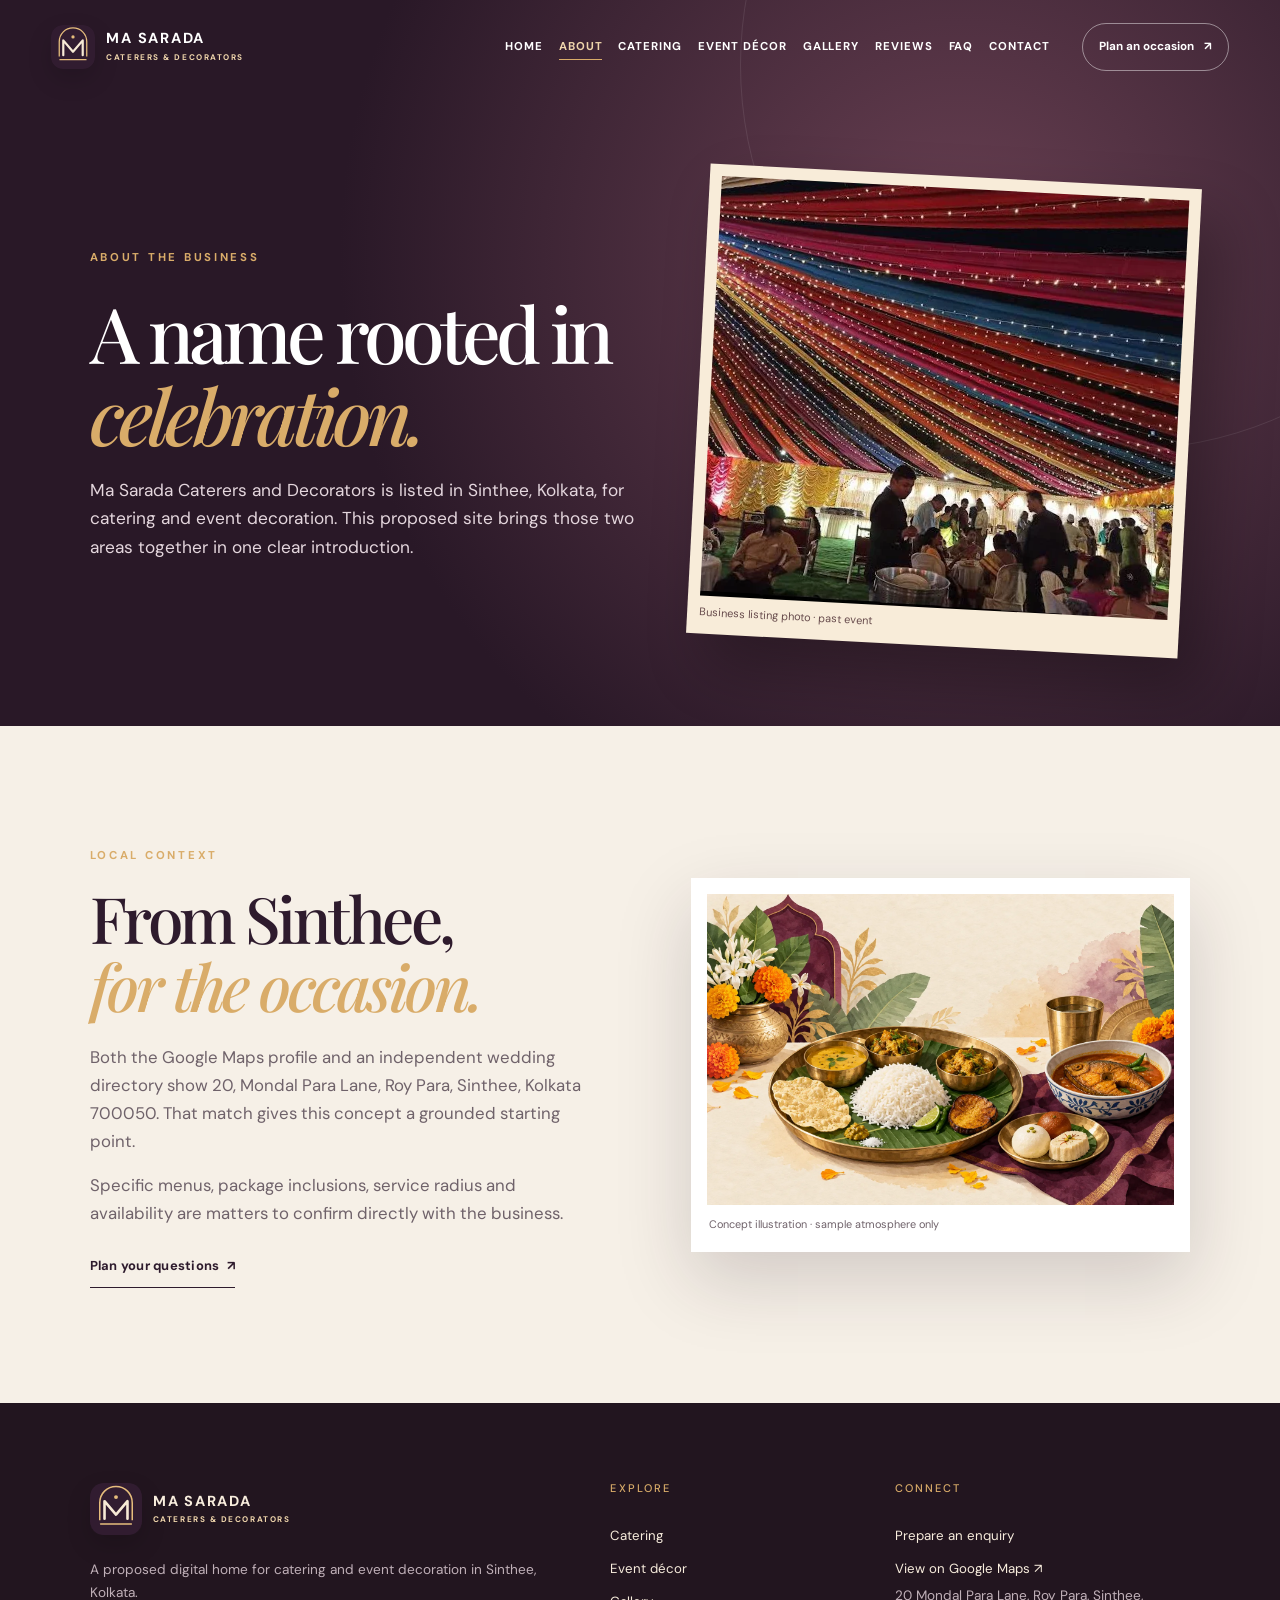
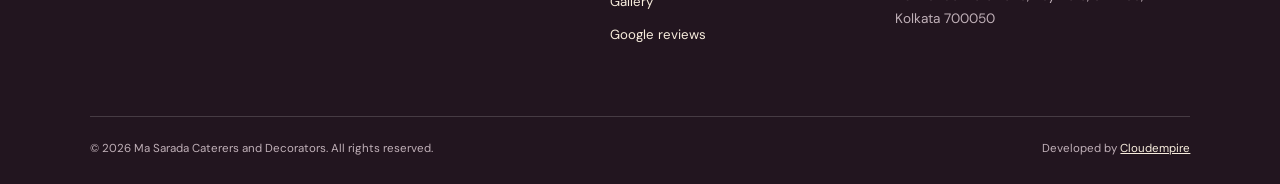
==== about.html @ 52043124 "Build Ma Sarada catering and decor website concept" ====
<!doctype html><html lang="en"><head><meta charset="utf-8"><meta name="viewport" content="width=device-width, initial-scale=1"><title>About | Ma Sarada Caterers and Decorators, Sinthee</title><meta name="description" content="Learn about the Sinthee, Kolkata business listing for Ma Sarada Caterers and Decorators and the verified context behind this proposed website."><link rel="canonical" href="https://cloudempiretech.github.io/ma-sarada-caterers-decorators-kolkata/about.html"><meta name="theme-color" content="#311c30"><link rel="icon" type="image/svg+xml" href="favicon.svg"><link rel="stylesheet" href="styles.css"><meta property="og:title" content="About | Ma Sarada Caterers and Decorators, Sinthee"><meta property="og:description" content="Learn about the Sinthee, Kolkata business listing for Ma Sarada Caterers and Decorators and the verified context behind this proposed website."><meta property="og:url" content="https://cloudempiretech.github.io/ma-sarada-caterers-decorators-kolkata/about.html"><meta property="og:type" content="website"><script type="application/ld+json">{"@context": "https://schema.org", "@type": "LocalBusiness", "name": "Ma Sarada Caterers and Decorators", "url": "https://cloudempiretech.github.io/ma-sarada-caterers-decorators-kolkata/", "description": "Catering and event decoration business listed in Sinthee, Kolkata.", "address": {"@type": "PostalAddress", "streetAddress": "20 Mondal Para Lane, Roy Para, Sinthee", "addressLocality": "Kolkata", "addressRegion": "West Bengal", "postalCode": "700050", "addressCountry": "IN"}, "hasMap": "https://www.google.com/maps/place/MA+SARADA+CATERERS+AND+DECORATORS/@22.62875,88.3886978,17z/data=!4m6!3m5!1s0x39f89deec45384e9:0x9afb1048fc7a527e!8m2!3d22.62875!4d88.3886978!16s%2Fg%2F11fxdtw3sg", "image": ["https://cloudempiretech.github.io/ma-sarada-caterers-decorators-kolkata/real-buffet.webp", "https://cloudempiretech.github.io/ma-sarada-caterers-decorators-kolkata/real-event.webp"]}</script></head><body><a class="skip-link" href="#main">Skip to content</a><div class="intro-veil" aria-hidden="true"></div><header class="site-header"><a class="brand" href="index.html" aria-label="Ma Sarada home"><img src="logo.svg" alt="" width="44" height="44"><span>MA SARADA<small>CATERERS & DECORATORS</small></span></a><nav id="site-nav" aria-label="Main navigation"><a href="index.html" class="" >Home</a><a href="about.html" class="active" aria-current=page>About</a><a href="catering.html" class="" >Catering</a><a href="decor.html" class="" >Event décor</a><a href="gallery.html" class="" >Gallery</a><a href="reviews.html" class="" >Reviews</a><a href="faq.html" class="" >FAQ</a><a href="contact.html" class="" >Contact</a></nav><a class="header-action" href="contact.html">Plan an occasion <span aria-hidden="true">↗</span></a><button class="menu-toggle" type="button" aria-expanded="false" aria-controls="site-nav" aria-label="Open menu"><span></span><span></span><span></span></button></header><main id="main">
<section class="page-hero"><div><span class="eyebrow">ABOUT THE BUSINESS</span><h1>A name rooted in <em>celebration.</em></h1><p>Ma Sarada Caterers and Decorators is listed in Sinthee, Kolkata, for catering and event decoration. This proposed site brings those two areas together in one clear introduction.</p></div><figure><img class="" src="real-event.webp" alt="Past fabric-canopy event scene associated with the Ma Sarada listing" loading="eager" decoding="async"><figcaption>Business listing photo · past event</figcaption></figure></section>
<section class="section cream story-split"><div class="reveal"><span class="eyebrow">LOCAL CONTEXT</span><h2>From Sinthee,<br><em>for the occasion.</em></h2><p>Both the Google Maps profile and an independent wedding directory show 20, Mondal Para Lane, Roy Para, Sinthee, Kolkata 700050. That match gives this concept a grounded starting point.</p><p>Specific menus, package inclusions, service radius and availability are matters to confirm directly with the business.</p><a class="arrow-link" href="contact.html">Plan your questions <span aria-hidden="true">↗</span></a></div><figure class="illustration-frame reveal"><img class="" src="illustration-food.webp" alt="Illustration of a Bengali celebration meal in brass and ceramic tableware" loading="lazy" decoding="async"><figcaption>Concept illustration · sample atmosphere only</figcaption></figure></section></main><footer class="footer"><div class="footer-main"><div><a class="brand footer-brand" href="index.html"><img src="logo.svg" alt="" width="52" height="52"><span>MA SARADA<small>CATERERS & DECORATORS</small></span></a><p>A proposed digital home for catering and event decoration in Sinthee, Kolkata.</p></div><div><h2>Explore</h2><a href="catering.html">Catering</a><a href="decor.html">Event décor</a><a href="gallery.html">Gallery</a><a href="reviews.html">Google reviews</a></div><div><h2>Connect</h2><a href="contact.html">Prepare an enquiry</a><a href="https://www.google.com/maps/place/MA+SARADA+CATERERS+AND+DECORATORS/@22.62875,88.3886978,17z/data=!4m6!3m5!1s0x39f89deec45384e9:0x9afb1048fc7a527e!8m2!3d22.62875!4d88.3886978!16s%2Fg%2F11fxdtw3sg" target="_blank" rel="noopener noreferrer" aria-label="View Ma Sarada Caterers and Decorators on Google Maps">View on Google Maps ↗</a><p>20 Mondal Para Lane, Roy Para, Sinthee, Kolkata 700050</p></div></div><div class="footer-bottom"><span>© 2026 Ma Sarada Caterers and Decorators. All rights reserved.</span><span>Developed by <a href="https://cloudempire.tech/" target="_blank" rel="noopener noreferrer">Cloudempire</a></span></div></footer><script src="script.js" defer></script></body></html>
---- styles.css ----
@import url('https://fonts.googleapis.com/css2?family=DM+Sans:wght@400;500;600;700&family=Playfair+Display:ital,wght@0,500;0,600;1,500&display=swap');
:root{--ink:#2e1b2d;--aubergine:#311c30;--aubergine-2:#44263d;--gold:#d9ac69;--gold-light:#f0d6ac;--cream:#f6f0e7;--paper:#fffaf3;--sage:#78826a;--muted:#6f626a;--line:rgba(50,30,47,.16);--shadow:0 28px 70px rgba(47,28,45,.18)}
*{box-sizing:border-box}html{scroll-behavior:smooth}body{margin:0;background:var(--paper);color:var(--ink);font-family:'DM Sans',Arial,sans-serif;font-size:16px;line-height:1.65}img{max-width:100%;display:block}a{color:inherit;text-decoration:none}button,input,textarea,select{font:inherit}button{cursor:pointer}h1,h2,h3,p,figure{margin-top:0}h1,h2,h3{font-family:'Playfair Display',Georgia,serif;font-weight:500;line-height:1.07}h1{font-size:clamp(3.8rem,7.4vw,8rem);letter-spacing:-.065em}h2{font-size:clamp(2.7rem,5vw,5.7rem);letter-spacing:-.055em}h3{font-size:2.1rem;letter-spacing:-.035em}em{font-weight:500;color:var(--gold);font-style:italic}p{max-width:62ch}a:focus-visible,button:focus-visible,input:focus-visible,textarea:focus-visible,select:focus-visible,summary:focus-visible{outline:3px solid #e19935;outline-offset:4px}.skip-link{position:absolute;z-index:999;top:-70px;left:1rem;background:#fff;padding:.75rem 1rem}.skip-link:focus{top:1rem}.intro-veil{position:fixed;z-index:200;inset:0;background:var(--aubergine);transform:translateY(-110%);pointer-events:none;animation:intro .9s cubic-bezier(.76,0,.24,1) both}@keyframes intro{0%{transform:translateY(0)}100%{transform:translateY(-110%)}}
.site-header{position:absolute;z-index:50;top:0;left:0;right:0;min-height:94px;display:flex;align-items:center;gap:2rem;padding:1rem clamp(1.2rem,4vw,5.5rem);color:#fff}.brand{display:inline-flex;align-items:center;gap:.7rem;min-width:max-content;font-weight:700;letter-spacing:.12em;font-size:.91rem;line-height:1.1}.brand img{border-radius:12px;box-shadow:0 10px 25px rgba(0,0,0,.15)}.brand small{display:block;font-size:.51rem;letter-spacing:.19em;margin-top:.4rem;color:var(--gold-light)}nav{display:flex;align-items:center;gap:clamp(.55rem,1.25vw,1.6rem);margin-left:auto}nav a{position:relative;font-size:.71rem;font-weight:700;letter-spacing:.08em;text-transform:uppercase;padding:.55rem 0;white-space:nowrap;transition:color .2s}nav a:after{content:'';position:absolute;left:0;bottom:.3rem;width:0;height:1px;background:var(--gold);transition:width .25s}nav a:hover,nav a.active{color:var(--gold-light)}nav a:hover:after,nav a.active:after{width:100%}.header-action{border:1px solid rgba(255,255,255,.45);padding:.85rem 1rem;border-radius:100px;white-space:nowrap;font-size:.73rem;font-weight:700;transition:background .2s,transform .2s}.header-action span,.button span,.arrow-link span,.text-link span{margin-left:.45rem}.header-action:hover{background:rgba(255,255,255,.12);transform:translateY(-2px)}.menu-toggle{display:none;min-width:44px;min-height:44px;border:1px solid rgba(255,255,255,.45);border-radius:50%;background:transparent;color:#fff;padding:.8rem}.menu-toggle span{display:block;width:18px;height:2px;background:currentColor;margin:3px auto}
.eyebrow{display:inline-block;color:var(--gold);text-transform:uppercase;letter-spacing:.24em;font-weight:700;font-size:.71rem}.button{display:inline-flex;align-items:center;justify-content:center;gap:.6rem;min-height:50px;padding:.83rem 1.5rem;border-radius:100px;font-size:.78rem;font-weight:700;letter-spacing:.04em;border:1px solid transparent;transition:transform .28s,box-shadow .28s,background .28s}.button:hover{transform:translateY(-4px);box-shadow:0 16px 28px rgba(0,0,0,.16)}.button-gold{background:var(--gold);color:#291929}.button-gold:hover{background:#f0c98d}.button-outline{border-color:var(--aubergine);color:var(--aubergine);background:transparent}.button-outline:hover{background:var(--aubergine);color:#fff}.arrow-link,.text-link{display:inline-flex;align-items:center;min-height:44px;font-size:.81rem;font-weight:700;letter-spacing:.02em;border-bottom:1px solid currentColor;transition:gap .2s,color .2s}.arrow-link:hover,.text-link:hover{color:#a2672c;gap:.5rem}.actions{display:flex;align-items:center;gap:2rem;flex-wrap:wrap}.text-link{color:#fff}
.hero{position:relative;min-height:min(880px,100svh);display:grid;grid-template-columns:1fr 1fr;align-items:center;gap:4vw;overflow:hidden;background:radial-gradient(circle at 78% 42%,#6b3c52 0,#3e243a 30%,#251721 70%);color:#fff;padding:10rem clamp(1.2rem,7vw,9rem) 6rem}.hero:before{content:'';position:absolute;width:58vw;height:58vw;max-width:800px;max-height:800px;border:1px solid rgba(255,255,255,.09);border-radius:50%;right:-10vw;top:0;box-shadow:0 0 0 80px rgba(255,255,255,.018),0 0 0 160px rgba(255,255,255,.013)}.hero-glow{position:absolute;inset:auto 10% 0 auto;width:40vw;height:40vw;border-radius:50%;background:#dfac60;filter:blur(130px);opacity:.13}.hero-copy{position:relative;z-index:2}.hero-copy h1{margin:1.3rem 0 1.5rem;max-width:850px;animation:rise .8s .22s both}.hero-copy>p{max-width:510px;color:#eee0dd;font-size:1.1rem;animation:rise .8s .36s both}.hero-copy .actions{margin-top:2rem;animation:rise .8s .5s both}.hero-note{font-size:.69rem;letter-spacing:.07em;color:#bcaeb7;margin-top:4rem;max-width:470px}.hero-stage{position:relative;z-index:1;min-height:530px;perspective:1100px;display:grid;place-items:center;animation:rise .9s .35s both}.stage-orbit{position:absolute;width:84%;aspect-ratio:1;border:1px solid rgba(239,210,165,.4);border-radius:48% 52% 46% 54%;transform:rotate(16deg);box-shadow:0 0 90px rgba(232,179,105,.12),inset 0 0 90px rgba(232,179,105,.08)}.stage-orbit:before{content:'';position:absolute;inset:12%;border:1px solid rgba(239,210,165,.22);border-radius:50%}.hero-photo{position:relative;width:min(82%,540px);margin:0;transform:rotate(-5deg) rotateY(-10deg);border:14px solid #efe3cf;border-radius:8px;box-shadow:24px 40px 70px rgba(0,0,0,.42),-16px -12px 35px rgba(248,222,177,.09);transition:transform .55s}.hero-photo:hover{transform:rotate(-1deg) rotateY(0) translateY(-8px)}.hero-photo img{width:100%;aspect-ratio:4/3;object-fit:cover}.hero-photo figcaption{background:#efe3cf;color:#665047;font-size:.66rem;padding:.5rem 0 0}.stage-seal{position:absolute;top:8%;right:1%;display:grid;place-items:center;width:110px;height:110px;border:1px solid var(--gold);border-radius:50%;background:rgba(38,23,33,.79);color:var(--gold-light);font-family:Georgia,serif;font-size:2.2rem;letter-spacing:-.12em;box-shadow:0 20px 45px rgba(0,0,0,.35);transform:rotate(10deg)}.stage-seal span{font-size:1.2rem;letter-spacing:0;margin:-1rem 0}.stage-caption{position:absolute;left:-3%;bottom:4%;writing-mode:vertical-rl;transform:rotate(180deg);color:var(--gold-light);font-size:.68rem;letter-spacing:.24em;line-height:1.8}@keyframes rise{from{opacity:0;transform:translateY(35px)}to{opacity:1;transform:translateY(0)}}
.marquee{overflow:hidden;background:var(--gold);color:var(--aubergine);padding:.85rem 0;font-size:.69rem;font-weight:700;letter-spacing:.28em;white-space:nowrap}.marquee div{width:max-content;animation:marquee 28s linear infinite}.marquee span{padding:0 2.5rem}@keyframes marquee{to{transform:translateX(-45%)}}
.section{padding:clamp(5rem,9vw,10rem) clamp(1.2rem,7vw,9rem);position:relative;overflow:hidden}.section.cream,.cream{background:var(--cream)}.section-head{max-width:890px;margin-bottom:3.5rem}.section-head h2{margin:.8rem 0 1rem}.section-head p{color:var(--muted);font-size:1.03rem}.service-grid{display:grid;grid-template-columns:1fr 1fr;gap:1.8rem}.service-card{background:var(--paper);border-radius:10px;overflow:hidden;box-shadow:var(--shadow);transform-style:preserve-3d;transition:transform .4s,box-shadow .4s}.service-card:hover{transform:perspective(900px) rotateX(2deg) rotateY(-2deg) translateY(-9px);box-shadow:0 36px 80px rgba(47,28,45,.24)}.service-media{overflow:hidden;max-height:380px}.service-media img{width:100%;height:350px;object-fit:cover;transition:transform .8s}.service-card:hover img{transform:scale(1.08)}.service-copy{padding:2.2rem}.service-copy h3{margin:.7rem 0}.service-copy p{color:var(--muted)}.service-number{font-size:.67rem;letter-spacing:.2em;font-weight:700;color:#9a6636}.story-split{display:grid;grid-template-columns:1fr 1fr;gap:clamp(2.5rem,8vw,10rem);align-items:center}.story-split h2{margin:1rem 0 1.5rem}.story-split p{color:var(--muted);font-size:1.05rem}.story-split .button{margin-top:1.5rem}.illustration-frame{margin:0;position:relative;padding:1rem;background:#fff;box-shadow:var(--shadow);transform:rotate(2deg);transition:transform .45s}.illustration-frame:hover{transform:rotate(0deg) translateY(-7px)}.illustration-frame img{width:100%;aspect-ratio:3/2;object-fit:cover}.illustration-frame figcaption{font-size:.68rem;color:var(--muted);padding:.7rem .1rem .1rem}.photo-row{display:grid;grid-template-columns:repeat(3,1fr);gap:1.2rem;margin-bottom:2rem}.photo-row figure,.gallery-item{margin:0;background:#fff;padding:.65rem;box-shadow:0 14px 40px rgba(45,27,43,.1)}.photo-row img{width:100%;height:230px;object-fit:cover}.photo-row figcaption,.gallery-item figcaption{font-size:.72rem;color:var(--muted);padding:.6rem .1rem .1rem}.final-cta{background:var(--aubergine);color:#fff;min-height:560px}.final-cta h2{margin:1rem 0}.final-cta p{color:#e4d5d9}.cta-arch{position:absolute;width:37vw;height:45vw;right:8%;top:8%;border:1px solid rgba(217,172,105,.4);border-radius:50% 50% 0 0;box-shadow:0 0 0 35px rgba(217,172,105,.03),0 0 0 90px rgba(217,172,105,.02)}
.page-hero{min-height:640px;padding:11rem clamp(1.2rem,7vw,9rem) 5rem;background:radial-gradient(circle at 75% 35%,#694052,#291827 58%);color:#fff;display:grid;grid-template-columns:1.05fr .95fr;gap:5vw;align-items:center;position:relative;overflow:hidden}.page-hero:before{content:'';position:absolute;width:60vw;height:60vw;border:1px solid rgba(255,255,255,.09);border-radius:50%;right:-18vw;top:-25vw}.page-hero>div,.page-hero figure{position:relative}.page-hero h1{font-size:clamp(3.8rem,6vw,7rem);margin:1.3rem 0}.page-hero p{color:#e4d6dd;font-size:1.08rem}.page-hero figure{margin:0;padding:12px;background:#f8ecd9;box-shadow:22px 30px 60px rgba(0,0,0,.3);transform:rotate(3deg)}.page-hero figure img{width:100%;height:min(420px,34vw);object-fit:cover}.page-hero figcaption{color:#664a4b;font-size:.68rem;padding:.5rem 0 0}.page-hero.compact{min-height:420px;grid-template-columns:1fr;padding-bottom:4rem}.page-hero.compact p{max-width:730px}.three-cards{display:grid;grid-template-columns:repeat(3,1fr);gap:1.2rem}.info-card{padding:2.2rem;background:#fff;min-height:250px;box-shadow:0 12px 38px rgba(47,28,45,.08);border-top:3px solid var(--gold);transition:transform .3s}.info-card:hover{transform:translateY(-8px)}.info-card span{font-size:.74rem;color:#a26937;letter-spacing:.2em}.info-card h3{margin:1.1rem 0 .5rem}.info-card p{color:var(--muted)}.gallery-grid{display:grid;grid-template-columns:repeat(3,1fr);gap:1.3rem;margin-bottom:2rem}.gallery-item{transition:transform .35s}.gallery-item:hover{transform:translateY(-8px) rotate(-1deg)}.gallery-item img{width:100%;height:310px;object-fit:cover}.gallery-item figcaption{min-height:2.5rem}.review-grid{display:grid;grid-template-columns:repeat(3,1fr);gap:1.3rem}.review-card{background:#fff;padding:2.2rem;box-shadow:var(--shadow)}.review-card h2{font-size:2rem;margin:.8rem 0 .2rem}.review-card span,.review-card p{color:var(--muted);font-size:.85rem}.review-card p{font-size:1rem;margin:1.7rem 0}.rating{color:#a66c33;letter-spacing:.15em}.fine-print{font-size:.82rem;color:var(--muted);margin:2rem 0}.faq-list{max-width:980px;margin:auto}.faq-list details{border-bottom:1px solid var(--line);padding:1.4rem 0}.faq-list summary{font-family:'Playfair Display',Georgia,serif;font-size:1.65rem;cursor:pointer;list-style:none;display:flex;justify-content:space-between;gap:1rem}.faq-list summary:after{content:'+';font-family:Arial,sans-serif;color:#a66c33}.faq-list details[open] summary:after{content:'−'}.faq-list details p{color:var(--muted);margin:1rem 0}.contact-grid{display:grid;grid-template-columns:.8fr 1.2fr;gap:3rem;align-items:start}.contact-stack{display:grid;gap:1.3rem}.contact-card,.enquiry-form{background:#fff;padding:2rem;box-shadow:var(--shadow);border-radius:8px}.contact-card h2,.enquiry-form h2{font-size:2rem;letter-spacing:-.03em}.contact-card p,.enquiry-form p{color:var(--muted)}.card-icon{display:grid;place-items:center;width:48px;height:48px;border:1px solid #d7b47b;border-radius:50%;font-size:1.5rem;color:#a36b33;margin-bottom:1.3rem}.enquiry-form h2{margin:1rem 0}.enquiry-form label{font-size:.82rem;font-weight:700;display:block;margin:1.2rem 0 .35rem}.enquiry-form input,.enquiry-form textarea,.enquiry-form select{display:block;width:100%;border:1px solid #cdbfc0;border-radius:4px;background:#fffefa;color:var(--ink);padding:.8rem .9rem;min-height:47px}.enquiry-form textarea{resize:vertical}.enquiry-form button{margin-top:1.4rem}.form-result{margin-top:2rem;padding:1.3rem;background:var(--cream)}.form-result button{margin-top:.8rem}#copy-status{margin:.8rem 0 0}
.footer{background:#22151f;color:#f8eddd;padding:5rem clamp(1.2rem,7vw,9rem) 1.6rem}.footer-main{display:grid;grid-template-columns:2fr 1fr 1.25fr;gap:3rem;padding-bottom:4rem}.footer-brand{margin-bottom:1.5rem}.footer p{color:#c0b0b8;font-size:.85rem}.footer-main>div>h2{font-family:'DM Sans',sans-serif;font-size:.69rem;color:var(--gold);letter-spacing:.19em;text-transform:uppercase;margin-bottom:1.5rem}.footer-main>div>a:not(.brand){display:block;font-size:.83rem;padding:.35rem 0;transition:color .2s}.footer-main>div>a:hover{color:var(--gold)}.footer-bottom{border-top:1px solid rgba(255,255,255,.16);padding-top:1.4rem;display:flex;justify-content:space-between;gap:1rem;font-size:.72rem;color:#c0b0b8}.footer-bottom a{text-decoration:underline;color:#f8eddd}.reveal{opacity:0;transform:translateY(32px);transition:opacity .8s,transform .8s}.reveal.is-visible{opacity:1;transform:translateY(0)}.reveal:nth-child(2){transition-delay:.1s}.reveal:nth-child(3){transition-delay:.2s}
@media(max-width:1100px){.site-header{gap:1rem}nav{gap:.65rem}nav a{font-size:.62rem}.header-action{display:none}.hero{padding-left:5vw;padding-right:5vw}.section{padding-left:5vw;padding-right:5vw}.page-hero{padding-left:5vw;padding-right:5vw}}
@media(max-width:800px){.site-header{position:absolute;min-height:75px}.menu-toggle{display:block;margin-left:auto;z-index:53}nav{display:none;position:absolute;top:76px;left:1rem;right:1rem;margin:0;padding:1rem;background:#392238;border:1px solid rgba(255,255,255,.15);border-radius:8px;box-shadow:var(--shadow);flex-direction:column;align-items:stretch;gap:0}nav.open{display:flex}nav a{font-size:.85rem;padding:.7rem}.hero{grid-template-columns:1fr;min-height:auto;padding:8rem 5vw 4rem}.hero-copy h1{font-size:clamp(3.6rem,11vw,6.5rem)}.hero-stage{min-height:440px}.hero-photo{width:min(70%,430px)}.service-grid,.story-split,.contact-grid{grid-template-columns:1fr}.story-split{gap:3rem}.page-hero{grid-template-columns:1fr;padding-top:8rem;gap:2rem}.page-hero figure img{height:350px}.three-cards,.gallery-grid,.review-grid{grid-template-columns:repeat(2,1fr)}.photo-row{grid-template-columns:repeat(2,1fr)}.footer-main{grid-template-columns:1.6fr 1fr}.footer-main>div:last-child{grid-column:1/-1}}
@media(max-width:540px){.brand{font-size:.72rem}.brand small{font-size:.41rem}.brand img{width:40px;height:40px}.hero{padding:7.5rem 1.2rem 3rem}.hero-copy h1{font-size:clamp(3.15rem,13vw,5rem)}.hero-copy>p{font-size:.97rem}.hero-stage{min-height:330px}.hero-photo{width:77%;border-width:9px}.stage-seal{width:70px;height:70px;font-size:1.3rem}.stage-seal span{font-size:.75rem}.stage-caption{font-size:.5rem}.section{padding:4.5rem 1.2rem}.service-grid,.three-cards,.gallery-grid,.review-grid,.photo-row,.footer-main{grid-template-columns:1fr}.photo-row img{height:250px}.page-hero{padding:7.5rem 1.2rem 3.5rem;min-height:auto}.page-hero.compact{min-height:360px}.page-hero h1{font-size:clamp(3.2rem,12vw,5rem)}.page-hero figure img{height:260px}.contact-grid{gap:1.2rem}.footer{padding:4rem 1.2rem 1.5rem}.footer-main>div:last-child{grid-column:auto}.footer-bottom{flex-direction:column}.cta-arch{display:none}}
@media(prefers-reduced-motion:reduce){html{scroll-behavior:auto}.intro-veil{display:none}*,*:before,*:after{animation-duration:.01ms!important;animation-iteration-count:1!important;transition-duration:.01ms!important}.reveal{opacity:1;transform:none}}
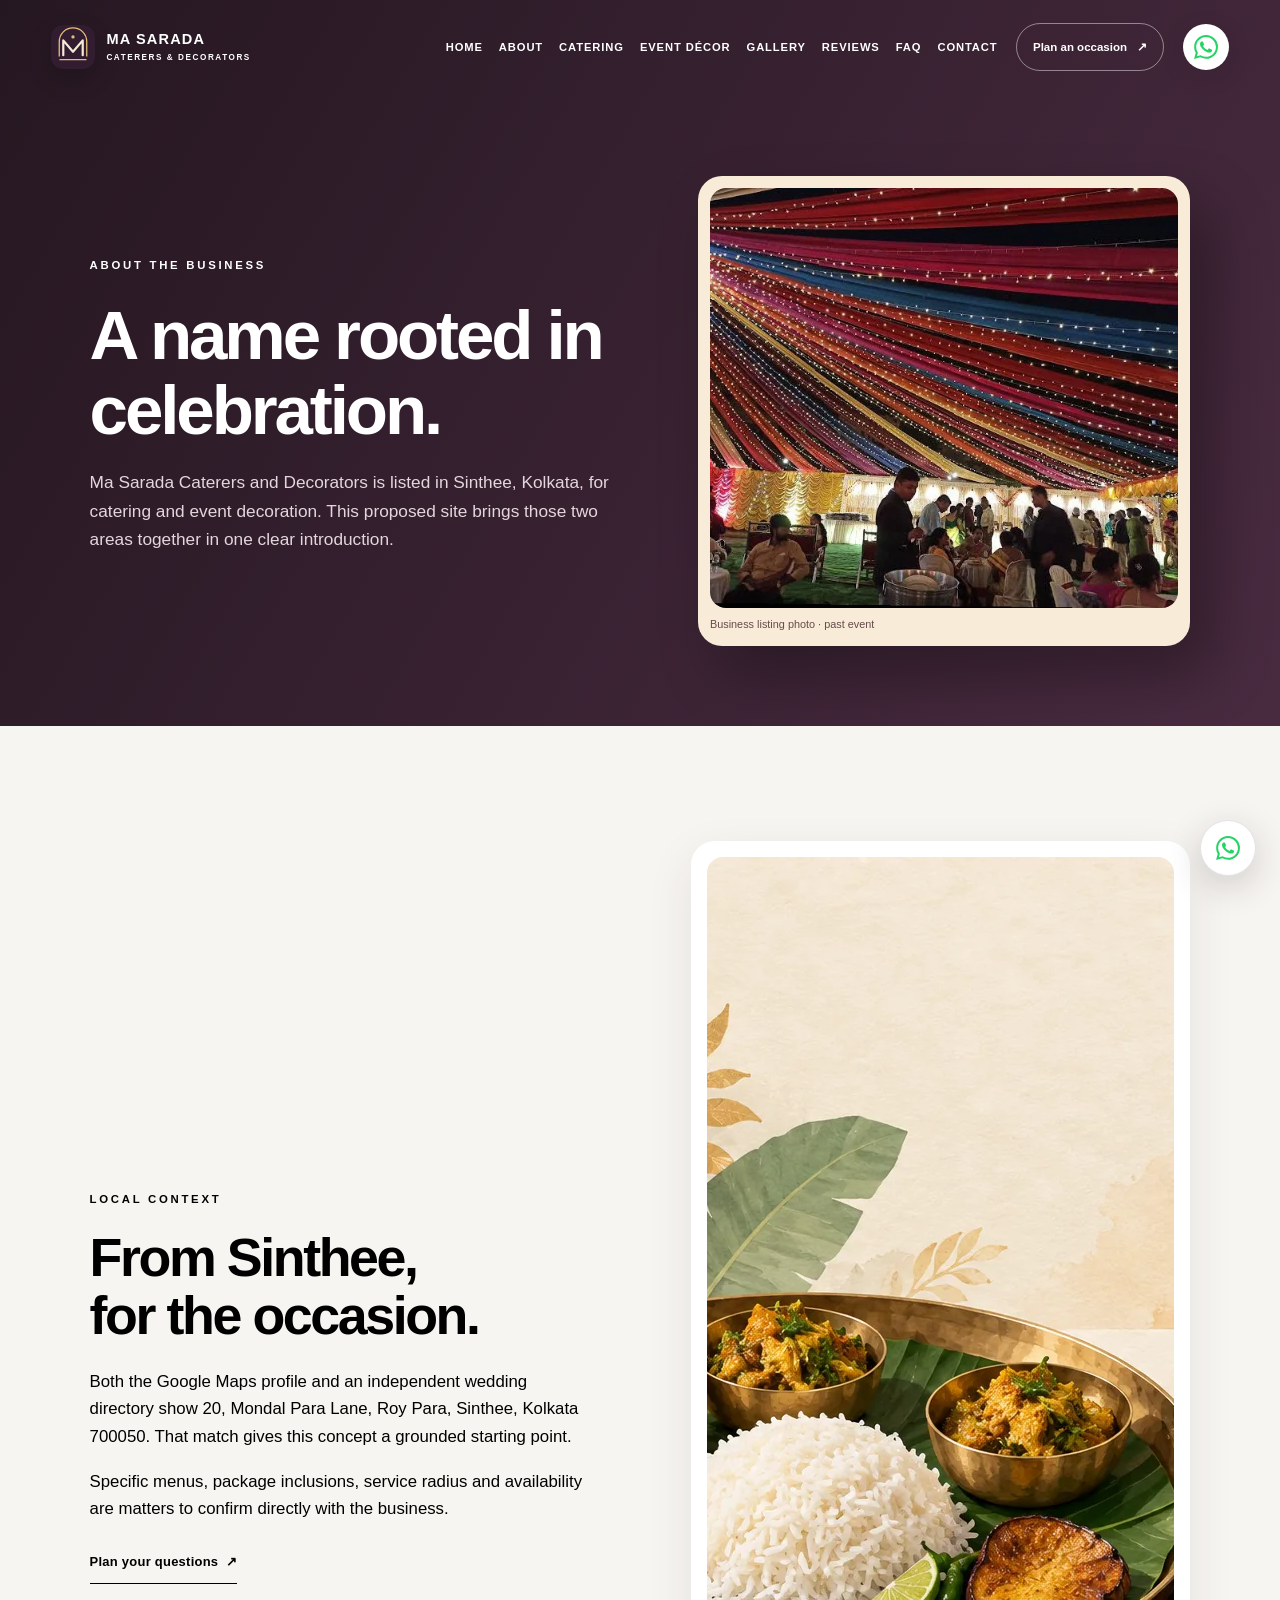
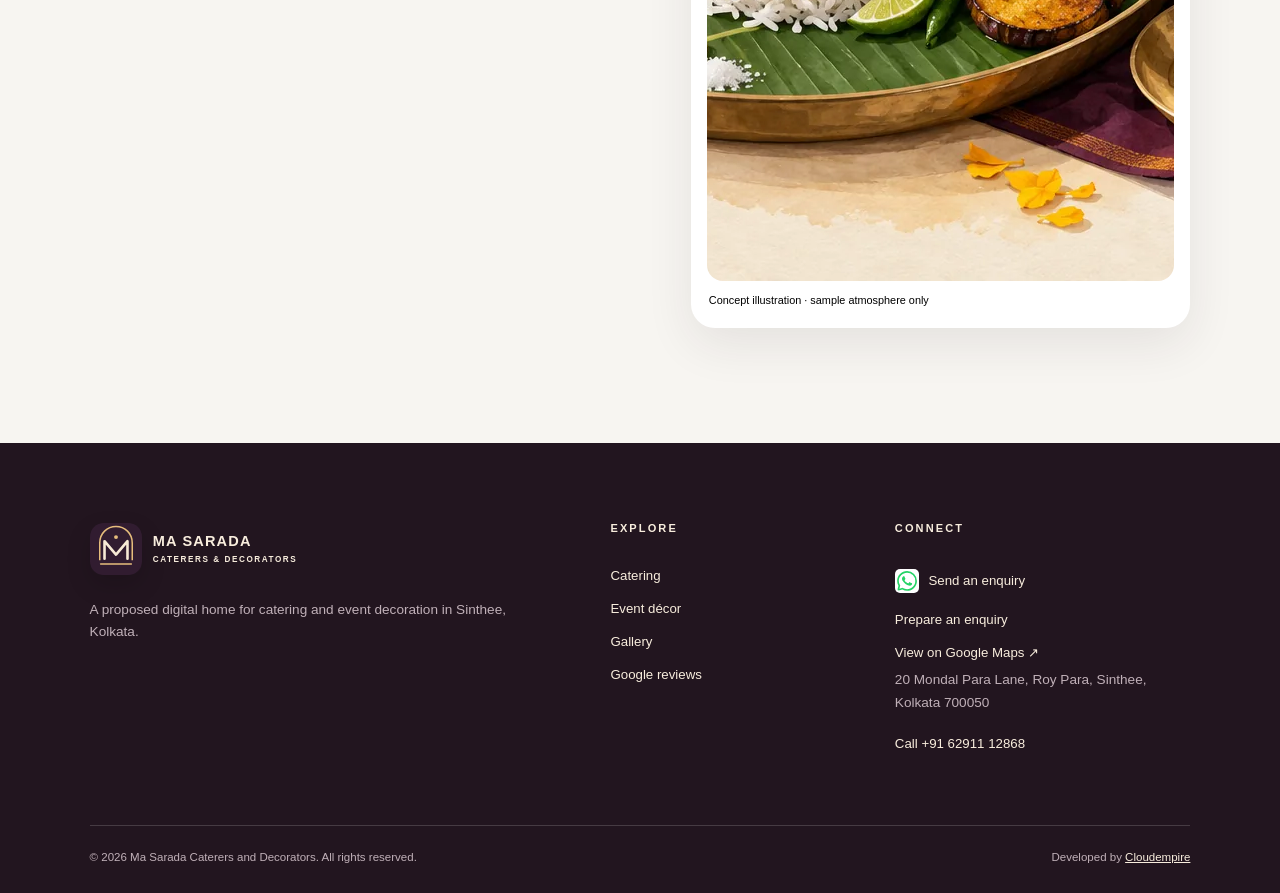
==== commit 1a319eb9: "Refine Ma Sarada design and add verified phone and WhatsApp enquiries" ====
--- a/about.html
+++ b/about.html
@@ -1,3 +1,4 @@
-<!doctype html><html lang="en"><head><meta charset="utf-8"><meta name="viewport" content="width=device-width, initial-scale=1"><title>About | Ma Sarada Caterers and Decorators, Sinthee</title><meta name="description" content="Learn about the Sinthee, Kolkata business listing for Ma Sarada Caterers and Decorators and the verified context behind this proposed website."><link rel="canonical" href="https://cloudempiretech.github.io/ma-sarada-caterers-decorators-kolkata/about.html"><meta name="theme-color" content="#311c30"><link rel="icon" type="image/svg+xml" href="favicon.svg"><link rel="stylesheet" href="styles.css"><meta property="og:title" content="About | Ma Sarada Caterers and Decorators, Sinthee"><meta property="og:description" content="Learn about the Sinthee, Kolkata business listing for Ma Sarada Caterers and Decorators and the verified context behind this proposed website."><meta property="og:url" content="https://cloudempiretech.github.io/ma-sarada-caterers-decorators-kolkata/about.html"><meta property="og:type" content="website"><script type="application/ld+json">{"@context": "https://schema.org", "@type": "LocalBusiness", "name": "Ma Sarada Caterers and Decorators", "url": "https://cloudempiretech.github.io/ma-sarada-caterers-decorators-kolkata/", "description": "Catering and event decoration business listed in Sinthee, Kolkata.", "address": {"@type": "PostalAddress", "streetAddress": "20 Mondal Para Lane, Roy Para, Sinthee", "addressLocality": "Kolkata", "addressRegion": "West Bengal", "postalCode": "700050", "addressCountry": "IN"}, "hasMap": "https://www.google.com/maps/place/MA+SARADA+CATERERS+AND+DECORATORS/@22.62875,88.3886978,17z/data=!4m6!3m5!1s0x39f89deec45384e9:0x9afb1048fc7a527e!8m2!3d22.62875!4d88.3886978!16s%2Fg%2F11fxdtw3sg", "image": ["https://cloudempiretech.github.io/ma-sarada-caterers-decorators-kolkata/real-buffet.webp", "https://cloudempiretech.github.io/ma-sarada-caterers-decorators-kolkata/real-event.webp"]}</script></head><body><a class="skip-link" href="#main">Skip to content</a><div class="intro-veil" aria-hidden="true"></div><header class="site-header"><a class="brand" href="index.html" aria-label="Ma Sarada home"><img src="logo.svg" alt="" width="44" height="44"><span>MA SARADA<small>CATERERS & DECORATORS</small></span></a><nav id="site-nav" aria-label="Main navigation"><a href="index.html" class="" >Home</a><a href="about.html" class="active" aria-current=page>About</a><a href="catering.html" class="" >Catering</a><a href="decor.html" class="" >Event décor</a><a href="gallery.html" class="" >Gallery</a><a href="reviews.html" class="" >Reviews</a><a href="faq.html" class="" >FAQ</a><a href="contact.html" class="" >Contact</a></nav><a class="header-action" href="contact.html">Plan an occasion <span aria-hidden="true">↗</span></a><button class="menu-toggle" type="button" aria-expanded="false" aria-controls="site-nav" aria-label="Open menu"><span></span><span></span><span></span></button></header><main id="main">
-<section class="page-hero"><div><span class="eyebrow">ABOUT THE BUSINESS</span><h1>A name rooted in <em>celebration.</em></h1><p>Ma Sarada Caterers and Decorators is listed in Sinthee, Kolkata, for catering and event decoration. This proposed site brings those two areas together in one clear introduction.</p></div><figure><img class="" src="real-event.webp" alt="Past fabric-canopy event scene associated with the Ma Sarada listing" loading="eager" decoding="async"><figcaption>Business listing photo · past event</figcaption></figure></section>
-<section class="section cream story-split"><div class="reveal"><span class="eyebrow">LOCAL CONTEXT</span><h2>From Sinthee,<br><em>for the occasion.</em></h2><p>Both the Google Maps profile and an independent wedding directory show 20, Mondal Para Lane, Roy Para, Sinthee, Kolkata 700050. That match gives this concept a grounded starting point.</p><p>Specific menus, package inclusions, service radius and availability are matters to confirm directly with the business.</p><a class="arrow-link" href="contact.html">Plan your questions <span aria-hidden="true">↗</span></a></div><figure class="illustration-frame reveal"><img class="" src="illustration-food.webp" alt="Illustration of a Bengali celebration meal in brass and ceramic tableware" loading="lazy" decoding="async"><figcaption>Concept illustration · sample atmosphere only</figcaption></figure></section></main><footer class="footer"><div class="footer-main"><div><a class="brand footer-brand" href="index.html"><img src="logo.svg" alt="" width="52" height="52"><span>MA SARADA<small>CATERERS & DECORATORS</small></span></a><p>A proposed digital home for catering and event decoration in Sinthee, Kolkata.</p></div><div><h2>Explore</h2><a href="catering.html">Catering</a><a href="decor.html">Event décor</a><a href="gallery.html">Gallery</a><a href="reviews.html">Google reviews</a></div><div><h2>Connect</h2><a href="contact.html">Prepare an enquiry</a><a href="https://www.google.com/maps/place/MA+SARADA+CATERERS+AND+DECORATORS/@22.62875,88.3886978,17z/data=!4m6!3m5!1s0x39f89deec45384e9:0x9afb1048fc7a527e!8m2!3d22.62875!4d88.3886978!16s%2Fg%2F11fxdtw3sg" target="_blank" rel="noopener noreferrer" aria-label="View Ma Sarada Caterers and Decorators on Google Maps">View on Google Maps ↗</a><p>20 Mondal Para Lane, Roy Para, Sinthee, Kolkata 700050</p></div></div><div class="footer-bottom"><span>© 2026 Ma Sarada Caterers and Decorators. All rights reserved.</span><span>Developed by <a href="https://cloudempire.tech/" target="_blank" rel="noopener noreferrer">Cloudempire</a></span></div></footer><script src="script.js" defer></script></body></html>+<!DOCTYPE html>
+<html lang="en"><head><meta charset="utf-8"/><meta content="width=device-width, initial-scale=1" name="viewport"/><title>About | Ma Sarada Caterers and Decorators, Sinthee</title><meta content="Learn about the Sinthee, Kolkata business listing for Ma Sarada Caterers and Decorators and the verified context behind this proposed website." name="description"/><link href="https://cloudempiretech.github.io/ma-sarada-caterers-decorators-kolkata/about.html" rel="canonical"/><meta content="#311c30" name="theme-color"/><link href="favicon.svg" rel="icon" type="image/svg+xml"/><link href="styles.css" rel="stylesheet"/><meta content="About | Ma Sarada Caterers and Decorators, Sinthee" property="og:title"/><meta content="Learn about the Sinthee, Kolkata business listing for Ma Sarada Caterers and Decorators and the verified context behind this proposed website." property="og:description"/><meta content="https://cloudempiretech.github.io/ma-sarada-caterers-decorators-kolkata/about.html" property="og:url"/><meta content="website" property="og:type"/><script type="application/ld+json">{"@context": "https://schema.org", "@type": "LocalBusiness", "name": "Ma Sarada Caterers and Decorators", "url": "https://cloudempiretech.github.io/ma-sarada-caterers-decorators-kolkata/", "description": "Catering and event decoration business listed in Sinthee, Kolkata.", "address": {"@type": "PostalAddress", "streetAddress": "20 Mondal Para Lane, Roy Para, Sinthee", "addressLocality": "Kolkata", "addressRegion": "West Bengal", "postalCode": "700050", "addressCountry": "IN"}, "hasMap": "https://www.google.com/maps/place/MA+SARADA+CATERERS+AND+DECORATORS/@22.62875,88.3886978,17z/data=!4m6!3m5!1s0x39f89deec45384e9:0x9afb1048fc7a527e!8m2!3d22.62875!4d88.3886978!16s%2Fg%2F11fxdtw3sg", "image": ["https://cloudempiretech.github.io/ma-sarada-caterers-decorators-kolkata/real-buffet.webp", "https://cloudempiretech.github.io/ma-sarada-caterers-decorators-kolkata/real-event.webp"], "telephone": "+916291112868"}</script></head><body><a class="skip-link" href="#main">Skip to content</a><div aria-hidden="true" class="intro-veil"></div><header class="site-header"><a aria-label="Ma Sarada home" class="brand" href="index.html"><img alt="" height="44" src="logo.svg" width="44"/><span>MA SARADA<small>CATERERS &amp; DECORATORS</small></span></a><nav aria-label="Main navigation" id="site-nav"><a class="" href="index.html">Home</a><a aria-current="page" class="active" href="about.html">About</a><a class="" href="catering.html">Catering</a><a class="" href="decor.html">Event décor</a><a class="" href="gallery.html">Gallery</a><a class="" href="reviews.html">Reviews</a><a class="" href="faq.html">FAQ</a><a class="" href="contact.html">Contact</a></nav><a class="header-action" href="contact.html">Plan an occasion <span aria-hidden="true">↗</span></a><a aria-label="Message Ma Sarada on WhatsApp" class="channel-icon header-whatsapp" href="https://wa.me/916291112868" rel="noopener noreferrer" target="_blank" title="Message Ma Sarada on WhatsApp"><img alt="" class="whatsapp-mark" height="24" src="whatsapp.svg" width="24"/></a><button aria-controls="site-nav" aria-expanded="false" aria-label="Open menu" class="menu-toggle" type="button"><span></span><span></span><span></span></button></header><main id="main">
+<section class="page-hero"><div><span class="eyebrow">ABOUT THE BUSINESS</span><h1>A name rooted in <em>celebration.</em></h1><p>Ma Sarada Caterers and Decorators is listed in Sinthee, Kolkata, for catering and event decoration. This proposed site brings those two areas together in one clear introduction.</p></div><figure><img alt="Past fabric-canopy event scene associated with the Ma Sarada listing" class="" decoding="async" height="526" loading="eager" src="real-event.webp" width="720"/><figcaption>Business listing photo · past event</figcaption></figure></section>
+<section class="section cream story-split"><div class="reveal"><span class="eyebrow">LOCAL CONTEXT</span><h2>From Sinthee,<br/><em>for the occasion.</em></h2><p>Both the Google Maps profile and an independent wedding directory show 20, Mondal Para Lane, Roy Para, Sinthee, Kolkata 700050. That match gives this concept a grounded starting point.</p><p>Specific menus, package inclusions, service radius and availability are matters to confirm directly with the business.</p><a class="arrow-link" href="contact.html">Plan your questions <span aria-hidden="true">↗</span></a></div><figure class="illustration-frame reveal"><img alt="Illustration of a Bengali celebration meal in brass and ceramic tableware" class="" decoding="async" height="1024" loading="lazy" src="illustration-food.webp" width="1536"/><figcaption>Concept illustration · sample atmosphere only</figcaption></figure></section></main><footer class="footer"><div class="footer-main"><div><a class="brand footer-brand" href="index.html"><img alt="" height="52" src="logo.svg" width="52"/><span>MA SARADA<small>CATERERS &amp; DECORATORS</small></span></a><p>A proposed digital home for catering and event decoration in Sinthee, Kolkata.</p></div><div><h2>Explore</h2><a href="catering.html">Catering</a><a href="decor.html">Event décor</a><a href="gallery.html">Gallery</a><a href="reviews.html">Google reviews</a></div><div><h2>Connect</h2><a aria-label="Send an enquiry on WhatsApp" class="footer-whatsapp" href="https://wa.me/916291112868?text=Hello%20Ma%20Sarada%2C%20I%20would%20like%20to%20discuss%20an%20event." rel="noopener noreferrer" target="_blank" title="Message Ma Sarada on WhatsApp"><img alt="" class="whatsapp-mark" height="24" src="whatsapp.svg" width="24"/><span>Send an enquiry</span></a><a href="contact.html">Prepare an enquiry</a><a aria-label="View Ma Sarada Caterers and Decorators on Google Maps" href="https://www.google.com/maps/place/MA+SARADA+CATERERS+AND+DECORATORS/@22.62875,88.3886978,17z/data=!4m6!3m5!1s0x39f89deec45384e9:0x9afb1048fc7a527e!8m2!3d22.62875!4d88.3886978!16s%2Fg%2F11fxdtw3sg" rel="noopener noreferrer" target="_blank">View on Google Maps ↗</a><p>20 Mondal Para Lane, Roy Para, Sinthee, Kolkata 700050</p><a class="phone-link" href="tel:+916291112868">Call +91 62911 12868</a></div></div><div class="footer-bottom"><span>© 2026 Ma Sarada Caterers and Decorators. All rights reserved.</span><span>Developed by <a href="https://cloudempire.tech/" rel="noopener noreferrer" target="_blank">Cloudempire</a></span></div></footer><script defer="" src="script.js"></script><a aria-label="Message Ma Sarada on WhatsApp" class="channel-icon whatsapp-float" href="https://wa.me/916291112868?text=Hello%20Ma%20Sarada%2C%20I%20would%20like%20to%20enquire." rel="noopener noreferrer" target="_blank" title="Message Ma Sarada on WhatsApp"><img alt="" class="whatsapp-mark" height="24" src="whatsapp.svg" width="24"/></a></body></html>
--- a/styles.css
+++ b/styles.css
@@ -1,4 +1,4 @@
-@import url('https://fonts.googleapis.com/css2?family=DM+Sans:wght@400;500;600;700&family=Playfair+Display:ital,wght@0,500;0,600;1,500&display=swap');
+500;600;700&family=Playfair+Display:ital,wght@0,500;0,600;1,500&display=swap');
 :root{--ink:#2e1b2d;--aubergine:#311c30;--aubergine-2:#44263d;--gold:#d9ac69;--gold-light:#f0d6ac;--cream:#f6f0e7;--paper:#fffaf3;--sage:#78826a;--muted:#6f626a;--line:rgba(50,30,47,.16);--shadow:0 28px 70px rgba(47,28,45,.18)}
 *{box-sizing:border-box}html{scroll-behavior:smooth}body{margin:0;background:var(--paper);color:var(--ink);font-family:'DM Sans',Arial,sans-serif;font-size:16px;line-height:1.65}img{max-width:100%;display:block}a{color:inherit;text-decoration:none}button,input,textarea,select{font:inherit}button{cursor:pointer}h1,h2,h3,p,figure{margin-top:0}h1,h2,h3{font-family:'Playfair Display',Georgia,serif;font-weight:500;line-height:1.07}h1{font-size:clamp(3.8rem,7.4vw,8rem);letter-spacing:-.065em}h2{font-size:clamp(2.7rem,5vw,5.7rem);letter-spacing:-.055em}h3{font-size:2.1rem;letter-spacing:-.035em}em{font-weight:500;color:var(--gold);font-style:italic}p{max-width:62ch}a:focus-visible,button:focus-visible,input:focus-visible,textarea:focus-visible,select:focus-visible,summary:focus-visible{outline:3px solid #e19935;outline-offset:4px}.skip-link{position:absolute;z-index:999;top:-70px;left:1rem;background:#fff;padding:.75rem 1rem}.skip-link:focus{top:1rem}.intro-veil{position:fixed;z-index:200;inset:0;background:var(--aubergine);transform:translateY(-110%);pointer-events:none;animation:intro .9s cubic-bezier(.76,0,.24,1) both}@keyframes intro{0%{transform:translateY(0)}100%{transform:translateY(-110%)}}
 .site-header{position:absolute;z-index:50;top:0;left:0;right:0;min-height:94px;display:flex;align-items:center;gap:2rem;padding:1rem clamp(1.2rem,4vw,5.5rem);color:#fff}.brand{display:inline-flex;align-items:center;gap:.7rem;min-width:max-content;font-weight:700;letter-spacing:.12em;font-size:.91rem;line-height:1.1}.brand img{border-radius:12px;box-shadow:0 10px 25px rgba(0,0,0,.15)}.brand small{display:block;font-size:.51rem;letter-spacing:.19em;margin-top:.4rem;color:var(--gold-light)}nav{display:flex;align-items:center;gap:clamp(.55rem,1.25vw,1.6rem);margin-left:auto}nav a{position:relative;font-size:.71rem;font-weight:700;letter-spacing:.08em;text-transform:uppercase;padding:.55rem 0;white-space:nowrap;transition:color .2s}nav a:after{content:'';position:absolute;left:0;bottom:.3rem;width:0;height:1px;background:var(--gold);transition:width .25s}nav a:hover,nav a.active{color:var(--gold-light)}nav a:hover:after,nav a.active:after{width:100%}.header-action{border:1px solid rgba(255,255,255,.45);padding:.85rem 1rem;border-radius:100px;white-space:nowrap;font-size:.73rem;font-weight:700;transition:background .2s,transform .2s}.header-action span,.button span,.arrow-link span,.text-link span{margin-left:.45rem}.header-action:hover{background:rgba(255,255,255,.12);transform:translateY(-2px)}.menu-toggle{display:none;min-width:44px;min-height:44px;border:1px solid rgba(255,255,255,.45);border-radius:50%;background:transparent;color:#fff;padding:.8rem}.menu-toggle span{display:block;width:18px;height:2px;background:currentColor;margin:3px auto}
@@ -12,3 +12,38 @@
 @media(max-width:800px){.site-header{position:absolute;min-height:75px}.menu-toggle{display:block;margin-left:auto;z-index:53}nav{display:none;position:absolute;top:76px;left:1rem;right:1rem;margin:0;padding:1rem;background:#392238;border:1px solid rgba(255,255,255,.15);border-radius:8px;box-shadow:var(--shadow);flex-direction:column;align-items:stretch;gap:0}nav.open{display:flex}nav a{font-size:.85rem;padding:.7rem}.hero{grid-template-columns:1fr;min-height:auto;padding:8rem 5vw 4rem}.hero-copy h1{font-size:clamp(3.6rem,11vw,6.5rem)}.hero-stage{min-height:440px}.hero-photo{width:min(70%,430px)}.service-grid,.story-split,.contact-grid{grid-template-columns:1fr}.story-split{gap:3rem}.page-hero{grid-template-columns:1fr;padding-top:8rem;gap:2rem}.page-hero figure img{height:350px}.three-cards,.gallery-grid,.review-grid{grid-template-columns:repeat(2,1fr)}.photo-row{grid-template-columns:repeat(2,1fr)}.footer-main{grid-template-columns:1.6fr 1fr}.footer-main>div:last-child{grid-column:1/-1}}
 @media(max-width:540px){.brand{font-size:.72rem}.brand small{font-size:.41rem}.brand img{width:40px;height:40px}.hero{padding:7.5rem 1.2rem 3rem}.hero-copy h1{font-size:clamp(3.15rem,13vw,5rem)}.hero-copy>p{font-size:.97rem}.hero-stage{min-height:330px}.hero-photo{width:77%;border-width:9px}.stage-seal{width:70px;height:70px;font-size:1.3rem}.stage-seal span{font-size:.75rem}.stage-caption{font-size:.5rem}.section{padding:4.5rem 1.2rem}.service-grid,.three-cards,.gallery-grid,.review-grid,.photo-row,.footer-main{grid-template-columns:1fr}.photo-row img{height:250px}.page-hero{padding:7.5rem 1.2rem 3.5rem;min-height:auto}.page-hero.compact{min-height:360px}.page-hero h1{font-size:clamp(3.2rem,12vw,5rem)}.page-hero figure img{height:260px}.contact-grid{gap:1.2rem}.footer{padding:4rem 1.2rem 1.5rem}.footer-main>div:last-child{grid-column:auto}.footer-bottom{flex-direction:column}.cta-arch{display:none}}
 @media(prefers-reduced-motion:reduce){html{scroll-behavior:auto}.intro-veil{display:none}*,*:before,*:after{animation-duration:.01ms!important;animation-iteration-count:1!important;transition-duration:.01ms!important}.reveal{opacity:1;transform:none}}
+
+/* Clean editorial layout: system typography, quiet depth, lightweight motion. */
+:root{--paper:#fffdf9;--cream:#f7f5f1;--shadow:0 16px 48px rgba(47,28,45,.09)}
+body{font-family:-apple-system,BlinkMacSystemFont,"Segoe UI",Arial,sans-serif;line-height:1.65}
+h1,h2,h3,.faq-list summary{font-family:inherit;font-weight:700;letter-spacing:-.045em;line-height:1.08}
+h1{font-size:clamp(3.1rem,5.6vw,6.7rem)}h2{font-size:clamp(2.4rem,4.2vw,4.8rem)}h3{font-size:1.8rem}
+em{font-style:normal;font-weight:inherit}.intro-veil{animation-duration:.45s}
+.site-header{gap:1.15rem}.brand{letter-spacing:.08em}nav a{font-size:.7rem}
+.header-action{font-size:.72rem;white-space:nowrap}
+.hero{min-height:760px;padding-top:11rem;padding-bottom:6rem;background:linear-gradient(120deg,#251721,#492b40)}
+.hero:before,.page-hero:before,.stage-orbit,.stage-seal,.stage-caption,.cta-arch{display:none}
+.hero-copy h1{font-size:clamp(3.1rem,5.6vw,6.7rem);line-height:1.06}.hero-copy>p{font-size:1.1rem;color:#e8dfe5}
+.hero-stage{min-height:400px}.hero-photo{width:100%;border:8px solid #f5ede4;border-radius:24px;transform:none;overflow:hidden;box-shadow:0 30px 65px #180e2340}
+.hero-photo:hover{transform:translateY(-4px)}.hero-photo img{border-radius:17px}.hero-photo figcaption{background:#f5ede4;padding:.7rem .5rem .2rem}
+.hero-note{margin-top:2.5rem;font-size:.75rem;letter-spacing:0;color:#ccbdc6}
+.marquee{font-size:.8rem;letter-spacing:.16em;padding:1.4rem 1rem}.marquee div{animation:none}
+.service-card,.info-card,.review-card,.contact-card,.enquiry-form{border-radius:24px;box-shadow:var(--shadow)}
+.service-card:hover{transform:translateY(-5px);box-shadow:0 20px 55px #2f1c2d1c}.service-card:hover img{transform:scale(1.035)}
+.illustration-frame,.page-hero figure{transform:none;border-radius:24px;overflow:hidden}.illustration-frame:hover{transform:translateY(-4px)}
+.illustration-frame img,.page-hero figure img{border-radius:16px}.photo-row figure,.gallery-item{border-radius:18px;overflow:hidden}.gallery-item:hover{transform:translateY(-4px)}
+.page-hero h1{font-size:clamp(3rem,5.4vw,6.4rem)}.page-hero{background:linear-gradient(120deg,#251721,#492b40)}
+.button{min-height:48px;border-radius:999px;font-size:.86rem;font-weight:600;letter-spacing:0;text-transform:none;padding:.85rem 1.35rem;transition:transform .2s,box-shadow .2s}
+.button:hover{transform:translateY(-2px)}.button-whatsapp{display:inline-flex;align-items:center;gap:.65rem;background:#fff;color:#2e1b2d;border:1px solid #d9d6da;box-shadow:0 6px 20px #2613270d}
+.button-whatsapp:hover{box-shadow:0 12px 24px #26132717}.channel-icon{display:inline-flex;align-items:center;justify-content:center;width:46px;height:46px;min-width:46px;flex-shrink:0;border-radius:50%;background:#fff;box-shadow:0 6px 24px #1c172420;transition:transform .2s}
+.channel-icon:hover{transform:translateY(-2px)}img.whatsapp-mark{display:block;width:24px!important;height:24px!important;min-width:24px;max-width:24px;aspect-ratio:1;object-fit:contain;transform:none!important;border-radius:0;box-shadow:none;padding:0}
+.whatsapp-float{position:fixed;right:24px;bottom:24px;z-index:80;width:56px;height:56px;border:1px solid #e4e2e4;box-shadow:0 10px 35px #22151f30}
+.footer-main>div>a.footer-whatsapp{display:flex;align-items:center;gap:.6rem;min-height:44px}.footer-whatsapp .whatsapp-mark{background:white;border-radius:5px;padding:2px}
+.contact-phone{display:block;margin-top:1.1rem;font-weight:600;min-height:44px}.contact-card .button{margin-top:.5rem}
+.enquiry-form input,.enquiry-form textarea,.enquiry-form select{border-radius:10px;padding:.9rem 1rem;background:#fff;min-height:48px}.enquiry-form label{font-size:.9rem}.form-status{font-size:.85rem}.form-status:empty{display:none}
+.reveal,.reveal.is-visible{opacity:1;transform:none;transition:none}.reveal.is-visible{animation:reveal-in .6s ease-out both}@keyframes reveal-in{from{opacity:.2;transform:translateY(18px)}to{opacity:1;transform:none}}
+@view-transition{navigation:auto}::view-transition-old(root),::view-transition-new(root){animation-duration:.15s}
+@media(max-width:1200px){.header-action{display:none}.site-header{gap:.85rem}nav a{font-size:.66rem}.hero{padding-left:5vw;padding-right:5vw}}
+@media(max-width:800px){.header-whatsapp{margin-left:auto}.menu-toggle{margin-left:0;width:44px;height:44px}.hero{grid-template-columns:1fr;padding-top:8rem;min-height:auto;gap:3rem}.hero-stage{min-height:0}.hero-photo{width:100%;max-width:570px}.hero-copy h1{font-size:clamp(3rem,7.5vw,5rem)}.hero-note{margin-top:2rem}.page-hero{padding-top:8rem}.page-hero h1{font-size:clamp(3rem,7.5vw,5rem)}.site-header{padding-left:5vw;padding-right:5vw}.contact-card,.enquiry-form{padding:1.6rem}}
+@media(max-width:540px){.hero{padding:7.5rem 1.2rem 3rem}.hero-copy h1{font-size:clamp(2.7rem,10.8vw,3.7rem)}.hero-copy .actions{gap:1rem}.hero-stage{min-height:0}.hero-photo{width:100%;border-width:6px}.hero-copy>p{font-size:1rem}.section{padding:4.5rem 1.2rem}.page-hero h1{font-size:clamp(2.7rem,10.8vw,3.7rem)}.site-header{gap:.5rem;padding:1rem 1.2rem}.brand small{letter-spacing:.12em}.brand{gap:.5rem;min-width:0}.channel-icon{width:44px;height:44px;min-width:44px}.whatsapp-float{width:54px;height:54px;right:16px;bottom:16px}.contact-card,.enquiry-form{padding:1.4rem}.footer-bottom{padding-right:3rem}}
+@media(prefers-reduced-motion:reduce){html{scroll-behavior:auto}.reveal.is-visible{animation:none}.hero-photo:hover,.channel-icon:hover,.button:hover,.service-card:hover{transform:none}::view-transition-old(root),::view-transition-new(root){animation:none}}
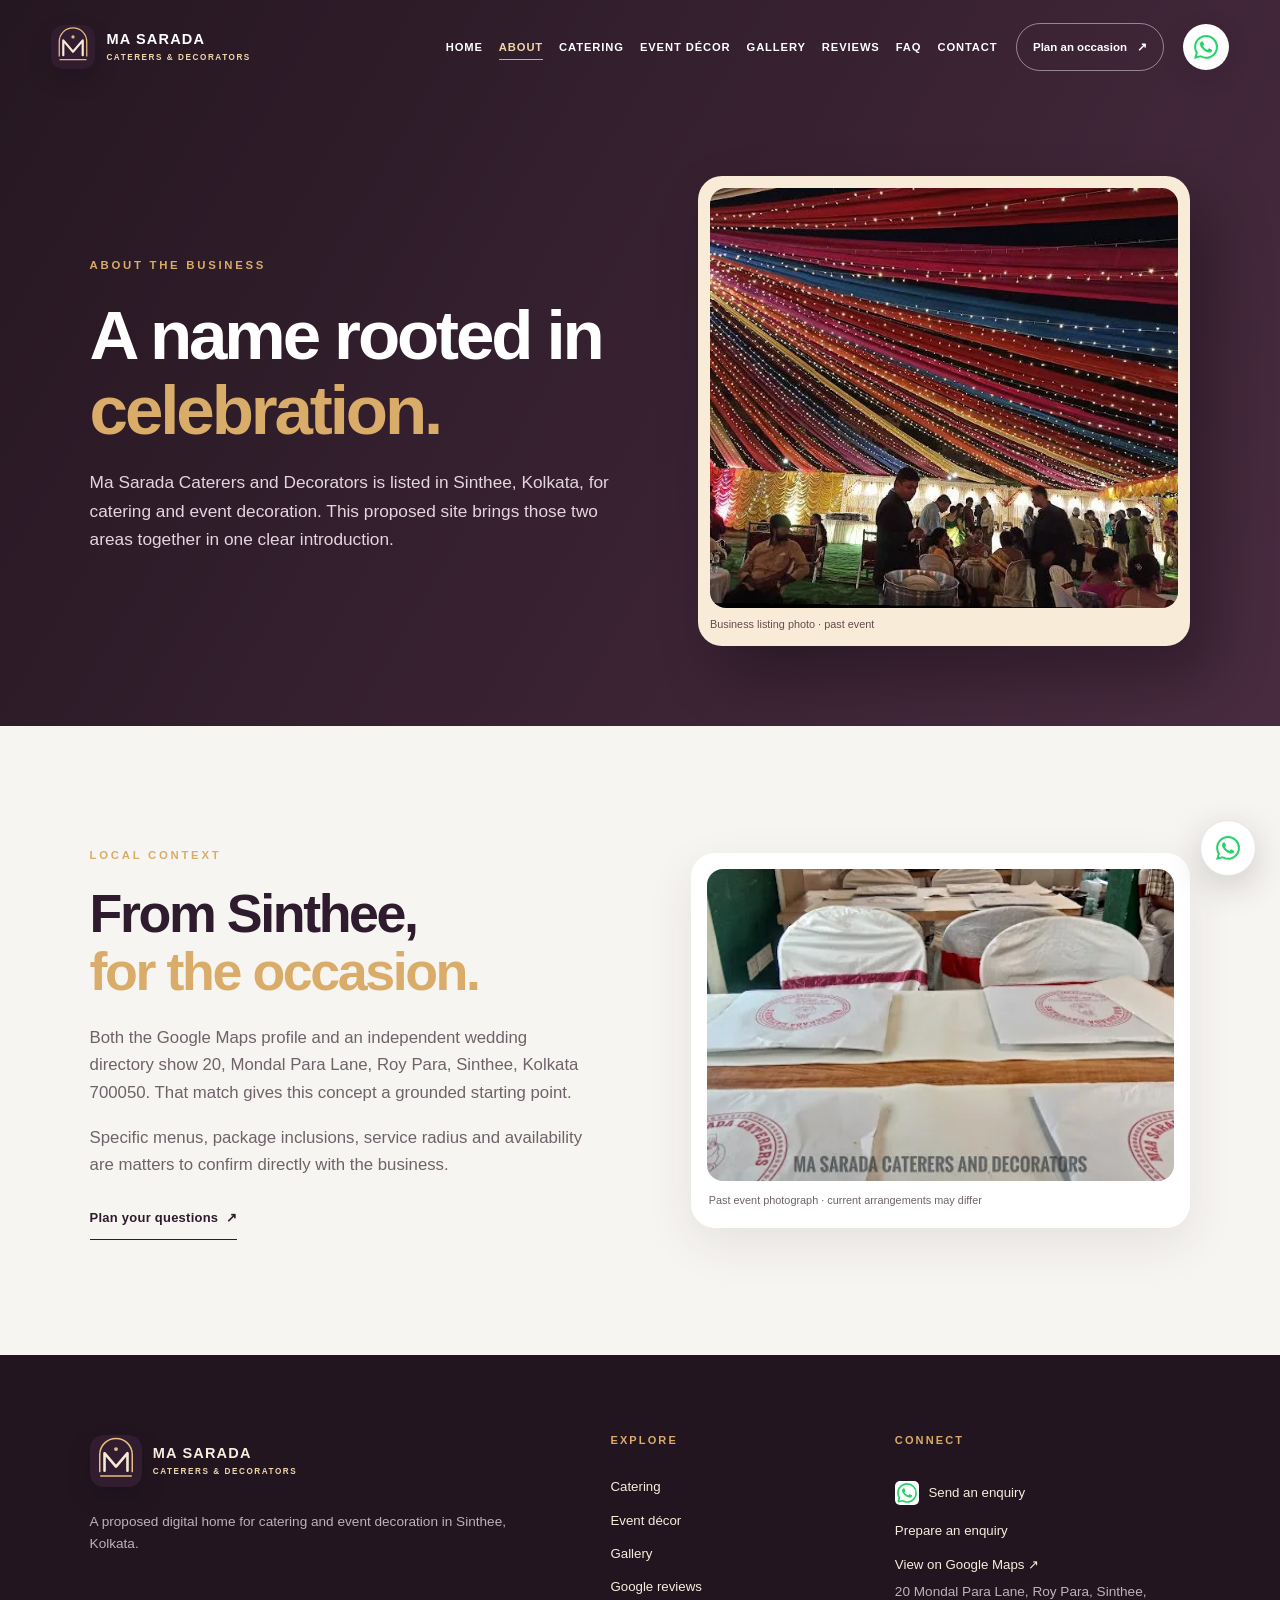
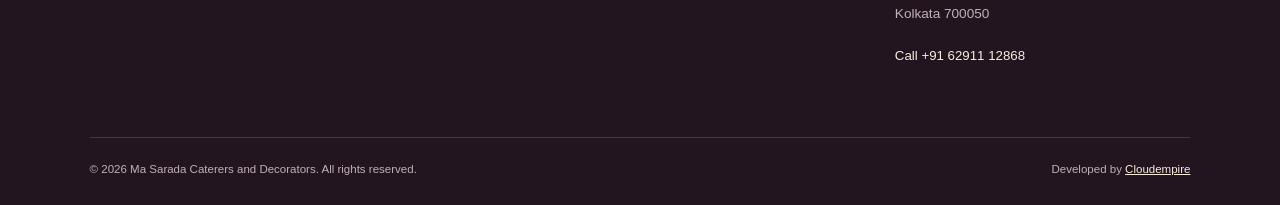
==== commit fb1cf63e: "Expand verified Google photo gallery and use genuine event imagery" ====
--- a/about.html
+++ b/about.html
@@ -1,4 +1,4 @@
 <!DOCTYPE html>
 <html lang="en"><head><meta charset="utf-8"/><meta content="width=device-width, initial-scale=1" name="viewport"/><title>About | Ma Sarada Caterers and Decorators, Sinthee</title><meta content="Learn about the Sinthee, Kolkata business listing for Ma Sarada Caterers and Decorators and the verified context behind this proposed website." name="description"/><link href="https://cloudempiretech.github.io/ma-sarada-caterers-decorators-kolkata/about.html" rel="canonical"/><meta content="#311c30" name="theme-color"/><link href="favicon.svg" rel="icon" type="image/svg+xml"/><link href="styles.css" rel="stylesheet"/><meta content="About | Ma Sarada Caterers and Decorators, Sinthee" property="og:title"/><meta content="Learn about the Sinthee, Kolkata business listing for Ma Sarada Caterers and Decorators and the verified context behind this proposed website." property="og:description"/><meta content="https://cloudempiretech.github.io/ma-sarada-caterers-decorators-kolkata/about.html" property="og:url"/><meta content="website" property="og:type"/><script type="application/ld+json">{"@context": "https://schema.org", "@type": "LocalBusiness", "name": "Ma Sarada Caterers and Decorators", "url": "https://cloudempiretech.github.io/ma-sarada-caterers-decorators-kolkata/", "description": "Catering and event decoration business listed in Sinthee, Kolkata.", "address": {"@type": "PostalAddress", "streetAddress": "20 Mondal Para Lane, Roy Para, Sinthee", "addressLocality": "Kolkata", "addressRegion": "West Bengal", "postalCode": "700050", "addressCountry": "IN"}, "hasMap": "https://www.google.com/maps/place/MA+SARADA+CATERERS+AND+DECORATORS/@22.62875,88.3886978,17z/data=!4m6!3m5!1s0x39f89deec45384e9:0x9afb1048fc7a527e!8m2!3d22.62875!4d88.3886978!16s%2Fg%2F11fxdtw3sg", "image": ["https://cloudempiretech.github.io/ma-sarada-caterers-decorators-kolkata/real-buffet.webp", "https://cloudempiretech.github.io/ma-sarada-caterers-decorators-kolkata/real-event.webp"], "telephone": "+916291112868"}</script></head><body><a class="skip-link" href="#main">Skip to content</a><div aria-hidden="true" class="intro-veil"></div><header class="site-header"><a aria-label="Ma Sarada home" class="brand" href="index.html"><img alt="" height="44" src="logo.svg" width="44"/><span>MA SARADA<small>CATERERS &amp; DECORATORS</small></span></a><nav aria-label="Main navigation" id="site-nav"><a class="" href="index.html">Home</a><a aria-current="page" class="active" href="about.html">About</a><a class="" href="catering.html">Catering</a><a class="" href="decor.html">Event décor</a><a class="" href="gallery.html">Gallery</a><a class="" href="reviews.html">Reviews</a><a class="" href="faq.html">FAQ</a><a class="" href="contact.html">Contact</a></nav><a class="header-action" href="contact.html">Plan an occasion <span aria-hidden="true">↗</span></a><a aria-label="Message Ma Sarada on WhatsApp" class="channel-icon header-whatsapp" href="https://wa.me/916291112868" rel="noopener noreferrer" target="_blank" title="Message Ma Sarada on WhatsApp"><img alt="" class="whatsapp-mark" height="24" src="whatsapp.svg" width="24"/></a><button aria-controls="site-nav" aria-expanded="false" aria-label="Open menu" class="menu-toggle" type="button"><span></span><span></span><span></span></button></header><main id="main">
 <section class="page-hero"><div><span class="eyebrow">ABOUT THE BUSINESS</span><h1>A name rooted in <em>celebration.</em></h1><p>Ma Sarada Caterers and Decorators is listed in Sinthee, Kolkata, for catering and event decoration. This proposed site brings those two areas together in one clear introduction.</p></div><figure><img alt="Past fabric-canopy event scene associated with the Ma Sarada listing" class="" decoding="async" height="526" loading="eager" src="real-event.webp" width="720"/><figcaption>Business listing photo · past event</figcaption></figure></section>
-<section class="section cream story-split"><div class="reveal"><span class="eyebrow">LOCAL CONTEXT</span><h2>From Sinthee,<br/><em>for the occasion.</em></h2><p>Both the Google Maps profile and an independent wedding directory show 20, Mondal Para Lane, Roy Para, Sinthee, Kolkata 700050. That match gives this concept a grounded starting point.</p><p>Specific menus, package inclusions, service radius and availability are matters to confirm directly with the business.</p><a class="arrow-link" href="contact.html">Plan your questions <span aria-hidden="true">↗</span></a></div><figure class="illustration-frame reveal"><img alt="Illustration of a Bengali celebration meal in brass and ceramic tableware" class="" decoding="async" height="1024" loading="lazy" src="illustration-food.webp" width="1536"/><figcaption>Concept illustration · sample atmosphere only</figcaption></figure></section></main><footer class="footer"><div class="footer-main"><div><a class="brand footer-brand" href="index.html"><img alt="" height="52" src="logo.svg" width="52"/><span>MA SARADA<small>CATERERS &amp; DECORATORS</small></span></a><p>A proposed digital home for catering and event decoration in Sinthee, Kolkata.</p></div><div><h2>Explore</h2><a href="catering.html">Catering</a><a href="decor.html">Event décor</a><a href="gallery.html">Gallery</a><a href="reviews.html">Google reviews</a></div><div><h2>Connect</h2><a aria-label="Send an enquiry on WhatsApp" class="footer-whatsapp" href="https://wa.me/916291112868?text=Hello%20Ma%20Sarada%2C%20I%20would%20like%20to%20discuss%20an%20event." rel="noopener noreferrer" target="_blank" title="Message Ma Sarada on WhatsApp"><img alt="" class="whatsapp-mark" height="24" src="whatsapp.svg" width="24"/><span>Send an enquiry</span></a><a href="contact.html">Prepare an enquiry</a><a aria-label="View Ma Sarada Caterers and Decorators on Google Maps" href="https://www.google.com/maps/place/MA+SARADA+CATERERS+AND+DECORATORS/@22.62875,88.3886978,17z/data=!4m6!3m5!1s0x39f89deec45384e9:0x9afb1048fc7a527e!8m2!3d22.62875!4d88.3886978!16s%2Fg%2F11fxdtw3sg" rel="noopener noreferrer" target="_blank">View on Google Maps ↗</a><p>20 Mondal Para Lane, Roy Para, Sinthee, Kolkata 700050</p><a class="phone-link" href="tel:+916291112868">Call +91 62911 12868</a></div></div><div class="footer-bottom"><span>© 2026 Ma Sarada Caterers and Decorators. All rights reserved.</span><span>Developed by <a href="https://cloudempire.tech/" rel="noopener noreferrer" target="_blank">Cloudempire</a></span></div></footer><script defer="" src="script.js"></script><a aria-label="Message Ma Sarada on WhatsApp" class="channel-icon whatsapp-float" href="https://wa.me/916291112868?text=Hello%20Ma%20Sarada%2C%20I%20would%20like%20to%20enquire." rel="noopener noreferrer" target="_blank" title="Message Ma Sarada on WhatsApp"><img alt="" class="whatsapp-mark" height="24" src="whatsapp.svg" width="24"/></a></body></html>+<section class="section cream story-split"><div class="reveal"><span class="eyebrow">LOCAL CONTEXT</span><h2>From Sinthee,<br/><em>for the occasion.</em></h2><p>Both the Google Maps profile and an independent wedding directory show 20, Mondal Para Lane, Roy Para, Sinthee, Kolkata 700050. That match gives this concept a grounded starting point.</p><p>Specific menus, package inclusions, service radius and availability are matters to confirm directly with the business.</p><a class="arrow-link" href="contact.html">Plan your questions <span aria-hidden="true">↗</span></a></div><figure class="illustration-frame reveal"><img alt="Past event seating and table mats bearing the Ma Sarada name" decoding="async" loading="lazy" width="498" height="290" src="google-photo-10.webp"/><figcaption>Past event photograph · current arrangements may differ</figcaption></figure></section></main><footer class="footer"><div class="footer-main"><div><a class="brand footer-brand" href="index.html"><img alt="" height="52" src="logo.svg" width="52"/><span>MA SARADA<small>CATERERS &amp; DECORATORS</small></span></a><p>A proposed digital home for catering and event decoration in Sinthee, Kolkata.</p></div><div><h2>Explore</h2><a href="catering.html">Catering</a><a href="decor.html">Event décor</a><a href="gallery.html">Gallery</a><a href="reviews.html">Google reviews</a></div><div><h2>Connect</h2><a aria-label="Send an enquiry on WhatsApp" class="footer-whatsapp" href="https://wa.me/916291112868?text=Hello%20Ma%20Sarada%2C%20I%20would%20like%20to%20discuss%20an%20event." rel="noopener noreferrer" target="_blank" title="Message Ma Sarada on WhatsApp"><img alt="" class="whatsapp-mark" height="24" src="whatsapp.svg" width="24"/><span>Send an enquiry</span></a><a href="contact.html">Prepare an enquiry</a><a aria-label="View Ma Sarada Caterers and Decorators on Google Maps" href="https://www.google.com/maps/place/MA+SARADA+CATERERS+AND+DECORATORS/@22.62875,88.3886978,17z/data=!4m6!3m5!1s0x39f89deec45384e9:0x9afb1048fc7a527e!8m2!3d22.62875!4d88.3886978!16s%2Fg%2F11fxdtw3sg" rel="noopener noreferrer" target="_blank">View on Google Maps ↗</a><p>20 Mondal Para Lane, Roy Para, Sinthee, Kolkata 700050</p><a class="phone-link" href="tel:+916291112868">Call +91 62911 12868</a></div></div><div class="footer-bottom"><span>© 2026 Ma Sarada Caterers and Decorators. All rights reserved.</span><span>Developed by <a href="https://cloudempire.tech/" rel="noopener noreferrer" target="_blank">Cloudempire</a></span></div></footer><script defer="" src="script.js"></script><a aria-label="Message Ma Sarada on WhatsApp" class="channel-icon whatsapp-float" href="https://wa.me/916291112868?text=Hello%20Ma%20Sarada%2C%20I%20would%20like%20to%20enquire." rel="noopener noreferrer" target="_blank" title="Message Ma Sarada on WhatsApp"><img alt="" class="whatsapp-mark" height="24" src="whatsapp.svg" width="24"/></a></body></html>
--- a/styles.css
+++ b/styles.css
@@ -1,4 +1,3 @@
-500;600;700&family=Playfair+Display:ital,wght@0,500;0,600;1,500&display=swap');
 :root{--ink:#2e1b2d;--aubergine:#311c30;--aubergine-2:#44263d;--gold:#d9ac69;--gold-light:#f0d6ac;--cream:#f6f0e7;--paper:#fffaf3;--sage:#78826a;--muted:#6f626a;--line:rgba(50,30,47,.16);--shadow:0 28px 70px rgba(47,28,45,.18)}
 *{box-sizing:border-box}html{scroll-behavior:smooth}body{margin:0;background:var(--paper);color:var(--ink);font-family:'DM Sans',Arial,sans-serif;font-size:16px;line-height:1.65}img{max-width:100%;display:block}a{color:inherit;text-decoration:none}button,input,textarea,select{font:inherit}button{cursor:pointer}h1,h2,h3,p,figure{margin-top:0}h1,h2,h3{font-family:'Playfair Display',Georgia,serif;font-weight:500;line-height:1.07}h1{font-size:clamp(3.8rem,7.4vw,8rem);letter-spacing:-.065em}h2{font-size:clamp(2.7rem,5vw,5.7rem);letter-spacing:-.055em}h3{font-size:2.1rem;letter-spacing:-.035em}em{font-weight:500;color:var(--gold);font-style:italic}p{max-width:62ch}a:focus-visible,button:focus-visible,input:focus-visible,textarea:focus-visible,select:focus-visible,summary:focus-visible{outline:3px solid #e19935;outline-offset:4px}.skip-link{position:absolute;z-index:999;top:-70px;left:1rem;background:#fff;padding:.75rem 1rem}.skip-link:focus{top:1rem}.intro-veil{position:fixed;z-index:200;inset:0;background:var(--aubergine);transform:translateY(-110%);pointer-events:none;animation:intro .9s cubic-bezier(.76,0,.24,1) both}@keyframes intro{0%{transform:translateY(0)}100%{transform:translateY(-110%)}}
 .site-header{position:absolute;z-index:50;top:0;left:0;right:0;min-height:94px;display:flex;align-items:center;gap:2rem;padding:1rem clamp(1.2rem,4vw,5.5rem);color:#fff}.brand{display:inline-flex;align-items:center;gap:.7rem;min-width:max-content;font-weight:700;letter-spacing:.12em;font-size:.91rem;line-height:1.1}.brand img{border-radius:12px;box-shadow:0 10px 25px rgba(0,0,0,.15)}.brand small{display:block;font-size:.51rem;letter-spacing:.19em;margin-top:.4rem;color:var(--gold-light)}nav{display:flex;align-items:center;gap:clamp(.55rem,1.25vw,1.6rem);margin-left:auto}nav a{position:relative;font-size:.71rem;font-weight:700;letter-spacing:.08em;text-transform:uppercase;padding:.55rem 0;white-space:nowrap;transition:color .2s}nav a:after{content:'';position:absolute;left:0;bottom:.3rem;width:0;height:1px;background:var(--gold);transition:width .25s}nav a:hover,nav a.active{color:var(--gold-light)}nav a:hover:after,nav a.active:after{width:100%}.header-action{border:1px solid rgba(255,255,255,.45);padding:.85rem 1rem;border-radius:100px;white-space:nowrap;font-size:.73rem;font-weight:700;transition:background .2s,transform .2s}.header-action span,.button span,.arrow-link span,.text-link span{margin-left:.45rem}.header-action:hover{background:rgba(255,255,255,.12);transform:translateY(-2px)}.menu-toggle{display:none;min-width:44px;min-height:44px;border:1px solid rgba(255,255,255,.45);border-radius:50%;background:transparent;color:#fff;padding:.8rem}.menu-toggle span{display:block;width:18px;height:2px;background:currentColor;margin:3px auto}
@@ -47,3 +46,5 @@
 @media(max-width:800px){.header-whatsapp{margin-left:auto}.menu-toggle{margin-left:0;width:44px;height:44px}.hero{grid-template-columns:1fr;padding-top:8rem;min-height:auto;gap:3rem}.hero-stage{min-height:0}.hero-photo{width:100%;max-width:570px}.hero-copy h1{font-size:clamp(3rem,7.5vw,5rem)}.hero-note{margin-top:2rem}.page-hero{padding-top:8rem}.page-hero h1{font-size:clamp(3rem,7.5vw,5rem)}.site-header{padding-left:5vw;padding-right:5vw}.contact-card,.enquiry-form{padding:1.6rem}}
 @media(max-width:540px){.hero{padding:7.5rem 1.2rem 3rem}.hero-copy h1{font-size:clamp(2.7rem,10.8vw,3.7rem)}.hero-copy .actions{gap:1rem}.hero-stage{min-height:0}.hero-photo{width:100%;border-width:6px}.hero-copy>p{font-size:1rem}.section{padding:4.5rem 1.2rem}.page-hero h1{font-size:clamp(2.7rem,10.8vw,3.7rem)}.site-header{gap:.5rem;padding:1rem 1.2rem}.brand small{letter-spacing:.12em}.brand{gap:.5rem;min-width:0}.channel-icon{width:44px;height:44px;min-width:44px}.whatsapp-float{width:54px;height:54px;right:16px;bottom:16px}.contact-card,.enquiry-form{padding:1.4rem}.footer-bottom{padding-right:3rem}}
 @media(prefers-reduced-motion:reduce){html{scroll-behavior:auto}.reveal.is-visible{animation:none}.hero-photo:hover,.channel-icon:hover,.button:hover,.service-card:hover{transform:none}::view-transition-old(root),::view-transition-new(root){animation:none}}
+
+.hero-photo img,.illustration-frame img{height:auto}
